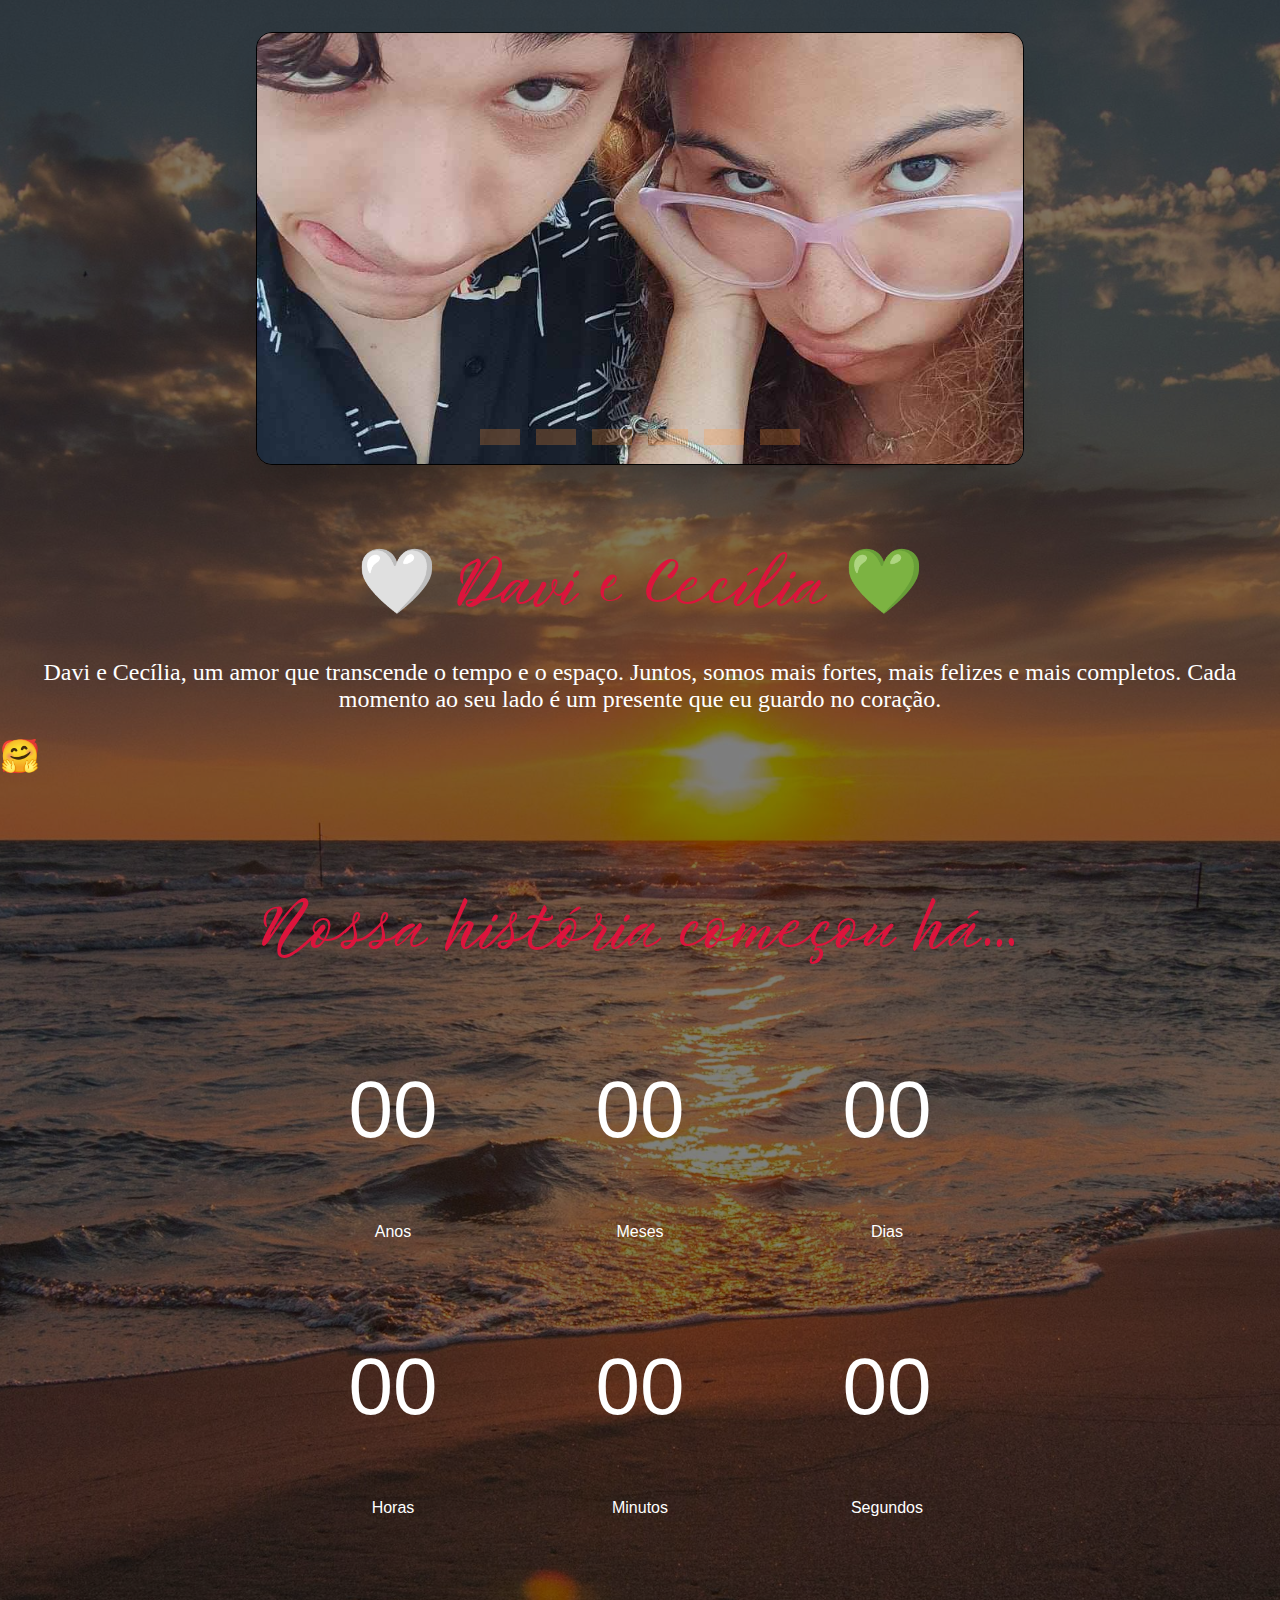
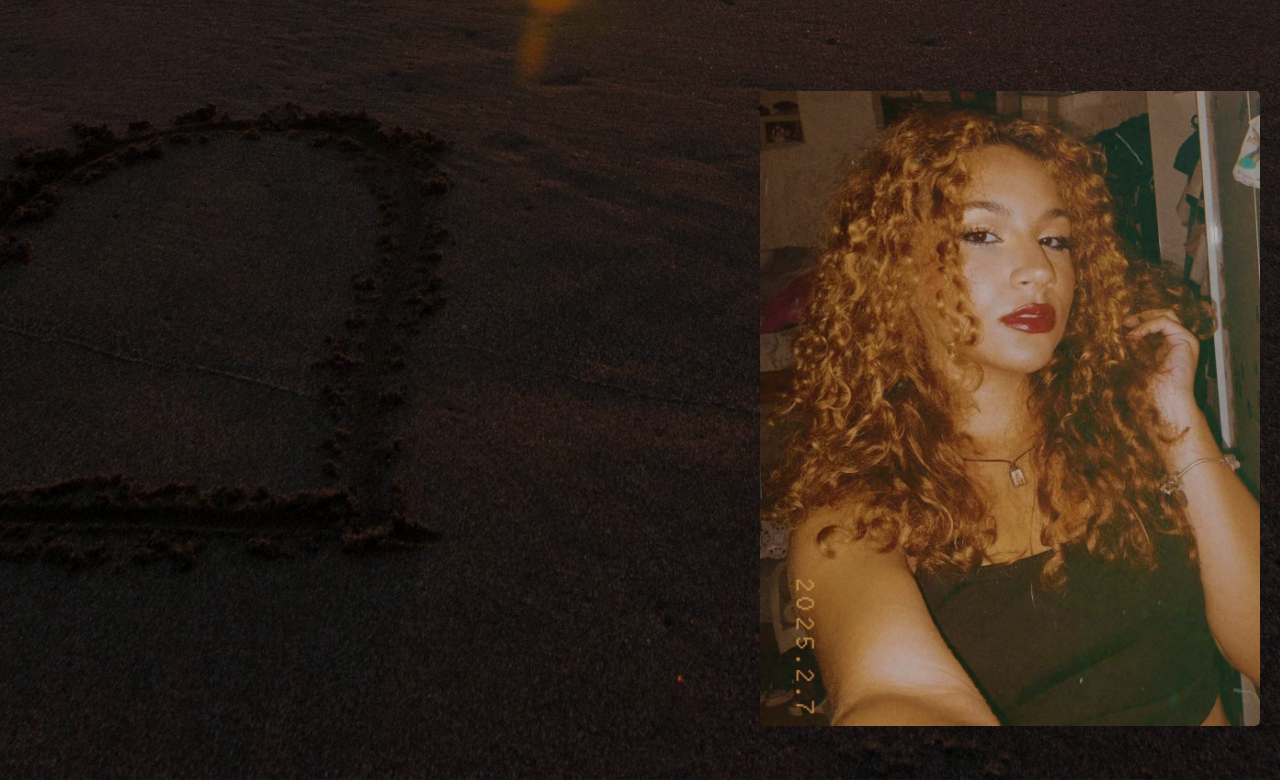
==== index.html @ c90b4111 "Add files via upload" ====
<!DOCTYPE html>
<html lang="pt-BR">

<head>
    <meta charset="UTF-8">
    <meta name="viewport" content="width=device-width, initial-scale=1.0">
    <title>Nosso mêsversário</title>
    <link rel="stylesheet" href="style.css">
</head>

<body>
    <section class="container">
        <div class="slider-wrapper">
            <div class="slider">
                45789 e 12
                <img id="slide-1" src="foto4.jpg" alt="">
                <img id="slide-2" src="foto5.jpg" alt="">
                <img id="slide-3" src="foto7.jpg" alt="">
                <img id="slide-4" src="foto8.jpg" alt="">
                <img id="slide-5" src="foto9.jpg" alt="">
                <img id="slide-6" src="foto12.jpg" alt="">
            </div>
            <div class="slider-nav">
                <a href="#slide-1"></a>
                <a href="#slide-2"></a>
                <a href="#slide-3"></a>
                <a href="#slide-4"></a>
                <a href="#slide-5"></a>
                <a href="#slide-6"></a>
            </div>
        </div>
    </section>

    <h1>🤍 Davi e Cecília 💚</h1>

    <div class="description">
        <p>Davi e Cecília, um amor que transcende o tempo e o espaço. Juntos, somos mais fortes, mais felizes e mais
            completos. Cada momento ao seu lado é um presente que eu guardo no coração.</p>
    </div>

    <div class="hearts">❤️</div>
    <div class="kisses">💋</div>
    <div class="hugs">🤗</div>

    <div class="hero">
        <h1>Nossa história começou há...</h1>
        <div class="timebox">
            <div class="time">
                <h2 id="years">00</h2>
                <p>Anos</p>
            </div>
            <div class="time">
                <h2 id="months">00</h2>
                <p>Meses</p>
            </div>
            <div class="time">
                <h2 id="days">00</h2>
                <p>Dias</p>
            </div>
        </div> <br>
        <div class="timebox">
            <div class="time">
                <h2 id="hours">00</h2>
                <p>Horas</p>
            </div>
            <div class="time">
                <h2 id="minutes">00</h2>
                <p>Minutos</p>
            </div>
            <div class="time">
                <h2 id="seconds">00</h2>
                <p>Segundos</p>
            </div>
        </div>
    </div>

    <br><br><br>
    <div class="diva">
        <img src="foto13.jpg" alt="">
    </div>
    <br><br><br>

    <script src="script.js"></script>
</body>

</html>
---- style.css ----
@font-face {
    font-family: 'MyFont';
    src: url('lovefont.ttf'); /*URL to font*/
}

body {
    background-image: linear-gradient(rgba(0, 0, 0, 0.5), rgba(0, 0, 0, 0.5)), url("background.jpg");
    background-size: cover;
    background-position: center;
    color: white;
    text-align: center;
    margin: 0;
    padding: 0;
}

h1 {
    font-family: MyFont;
    color: crimson;
    font-size: 4rem;
    font-weight: 500;
    margin-bottom: 20px;
}

.diva {
    display: flex;
    align-items: end;
    justify-content: end;
    padding-right: 20px;
}

.diva img {
    opacity: 0.75;
    max-width: 500px;
    border-radius: 5px;
}

.hero {
    margin: 0;
    box-sizing: border-box;
    font-family: 'Franklin Gothic Medium', 'Arial Narrow', Arial, sans-serif;

    height: 100vh;

    display: flex;
    flex-direction: column;
    align-items: center;
    justify-content: center;
    color: #fff;
}

.timebox {
    display: flex;
    gap: 30px
}

.time {
    text-align: center;
    border: 2px white ;
    padding-left: 4em;
    padding-right: 4em;
}

.time h2 {
    font-size: 5rem;
    font-weight: 100;
}

.container {
    padding: 2rem;
}

.slider-wrapper {
    position: relative;
    max-width: 48rem;
    margin: 0 auto;
}

.slider {
    display: flex;
    aspect-ratio: 16/9;
    overflow-x: auto;
    scroll-snap-type: x mandatory;
    scroll-behavior: smooth;
    border: 1px solid black;
    box-shadow: 0 1.5rem 3rem -0.75rem hsla(0, 0%, 0%, 0.25);
    border-radius: 1rem;
    -webkit-overflow-scrolling: touch;
    
    /* Smooth scrolling on iOS */
}

.slider::-webkit-scrollbar {
    display: none;
    /* Safari and Chrome */
}

.slider img {
    flex: 1 0 100%;
    scroll-snap-align: start;
    object-fit: cover;
}

.slider-nav {
    display: flex;
    column-gap: 1rem;
    position: absolute;
    bottom: 1.25rem;
    left: 50%;
    transform: translateX(-50%);
    z-index: 1;
}

.slider-nav a {
    width: 2.5rem;
    height: 1rem;
    background-color: #ff9437;
    opacity: 0.25;
    transition: opacity ease 250ms;
}

.slider-nav a:hover {
    opacity: 1;
}

.description {
    margin: 20px;
    font-size: 1.5em;
}

.hearts,
.kisses,
.hugs {
    position: absolute;
    font-size: 2em;
    color: crimson;
}
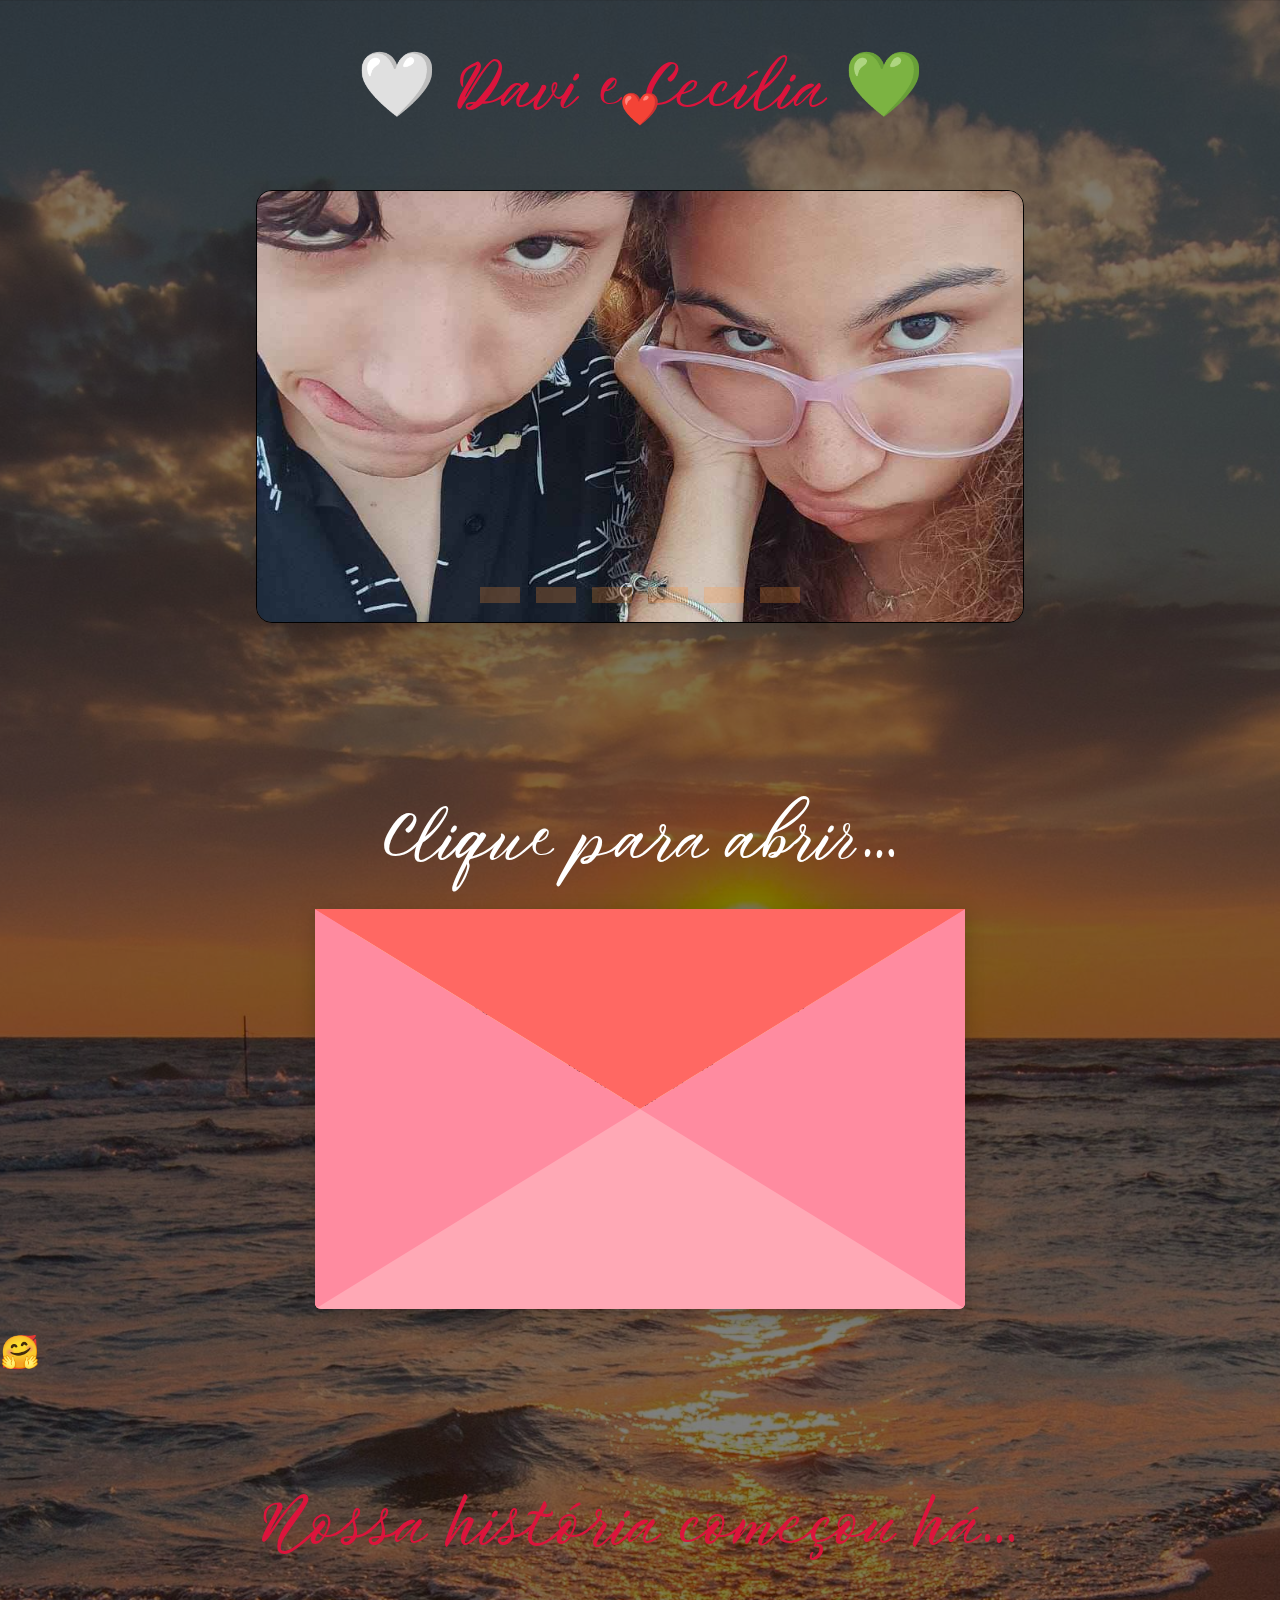
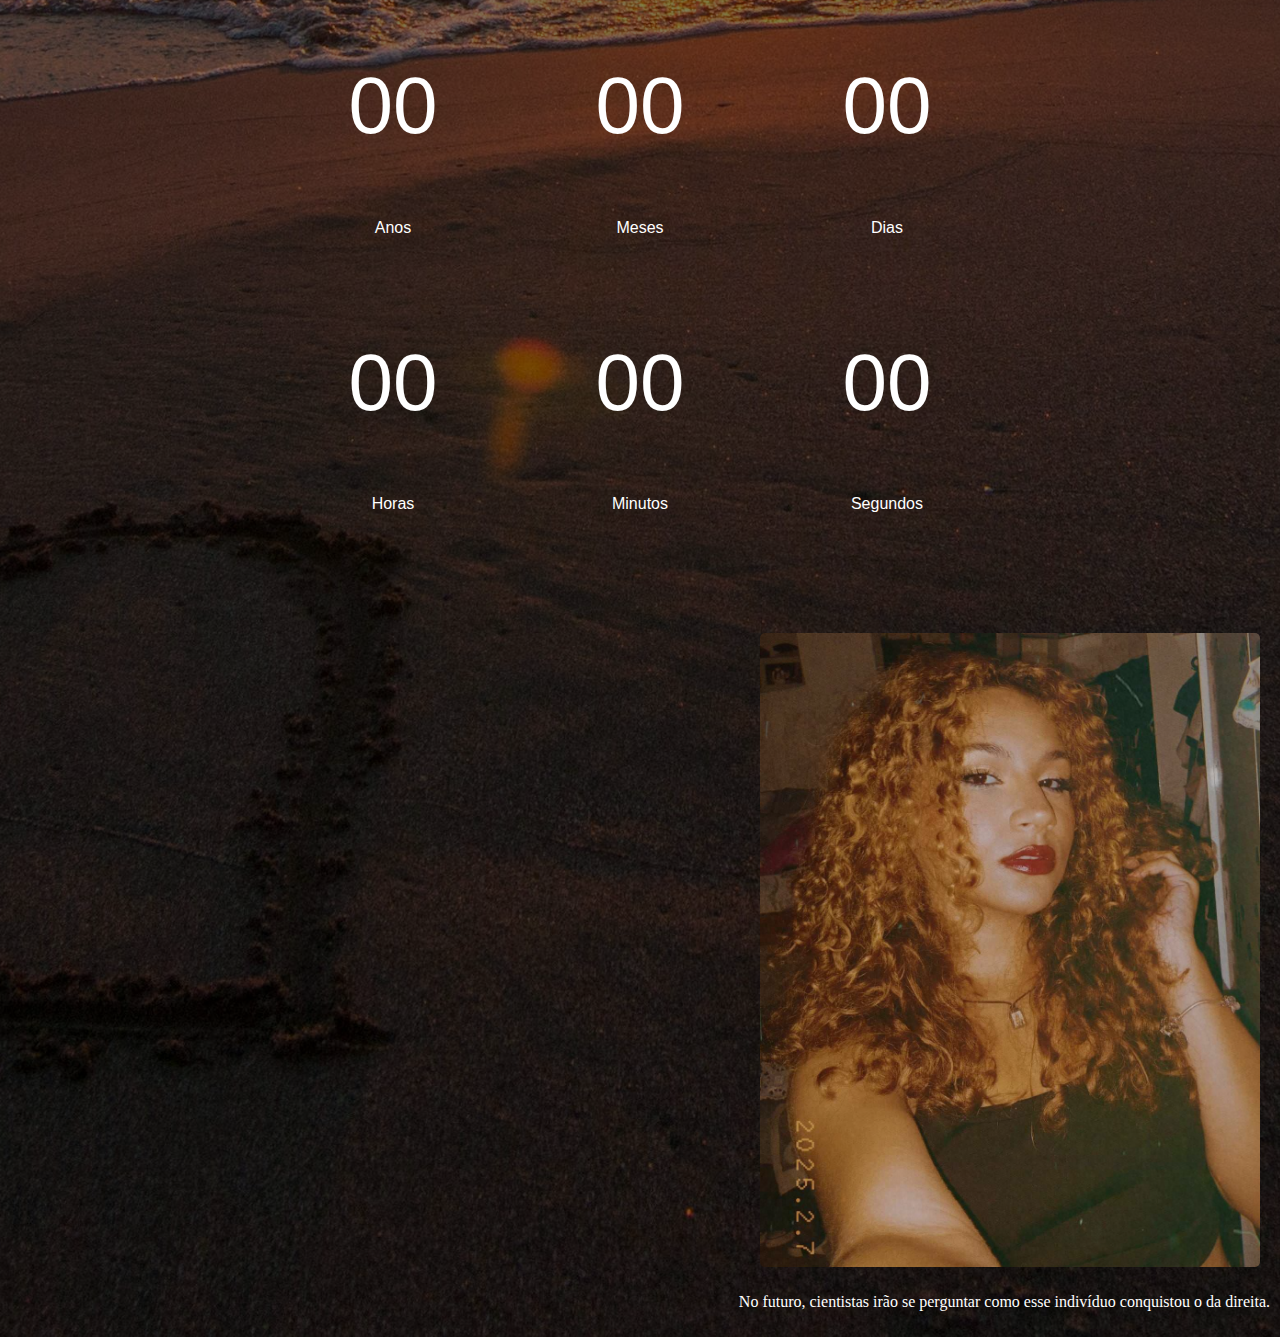
==== commit 20488b1c: "Add files via upload" ====
--- a/index.html
+++ b/index.html
@@ -6,13 +6,254 @@
     <meta name="viewport" content="width=device-width, initial-scale=1.0">
     <title>Nosso mêsversário</title>
     <link rel="stylesheet" href="style.css">
+    <script src="https://ajax.googleapis.com/ajax/libs/jquery/3.6.1/jquery.min.js"></script>
+    <style>
+        #envelope {
+            position: relative;
+            height: 400px;
+            width: 650px;
+            border-bottom-left-radius: 6px;
+            border-bottom-right-radius: 6px;
+            margin-left: auto;
+            margin-right: auto;
+            top: 50%;
+            background-color: #FF6863;
+            box-shadow: 0 4px 20px rgba(0, 0, 0, 0.2);
+        }
+
+        #envelope:hover {
+            cursor: pointer;
+        }
+
+        .front {
+            position: absolute;
+            width: 0;
+            height: 0;
+            z-index: 3;
+        }
+
+        .flap {
+            border-top: 200px solid #FF6863;
+            border-left: 325px solid transparent;
+            border-right: 325px solid transparent;
+            border-bottom: 100px solid transparent;
+            transform-origin: top;
+        }
+
+        .pocket {
+            border-left: 325px solid #FF8BA0;
+            border-right: 325px solid #FF8BA0;
+            border-bottom: 200px solid #FFA8B5;
+            border-top: 200px solid transparent;
+            border-bottom-left-radius: 6px;
+            border-bottom-right-radius: 6px;
+        }
+
+        .letter {
+            position: relative;
+            background-color: #fff9b8;
+            width: 90%;
+            height: 95%;
+            top: 5%;
+            border-radius: 10px;
+            box-shadow: 0 2px 26px rgba(0, 0, 0, .12);
+            margin-left: auto;
+            margin-right: auto;
+        }
+
+        .letter:after {
+            content: "";
+            position: absolute;
+            top: 0;
+            bottom: 0;
+            left: 0;
+            right: 0;
+        }
+
+        .words {
+            position: absolute;
+            left: 10%;
+            width: 80%;
+            height: 14%;
+            font-size: 15px;
+            font-family: Arial, Helvetica, sans-serif;
+            color: black;
+        }
+
+        .line1 {
+            top: 15%;
+        }
+
+        .line2 {
+            top: 30%;
+        }
+
+        .line3 {
+            top: 50%;
+            text-align: center;
+        }
+
+        .line4 {
+            top: 65%;
+            text-align: center;
+        }
+
+        .open .flap {
+            transform: rotatex(180deg);
+            transition: transform 0.4s ease, z-index 0.6s;
+            z-index: 1;
+        }
+
+        .close .flap {
+            transform: rotatex(0deg);
+            transition: transform 0.4s 0.6s ease, z-index 1s;
+            z-index: 5;
+        }
+
+        .open .letter {
+            transform: translatey(-275px);
+            transition: transform 0.4s 0.6s ease, z-index 0.6s;
+            z-index: 2;
+        }
+
+        .close .letter {
+            transform: translatey(0deg);
+            transition: transform 0.4s ease, z-index 1s;
+            z-index: 1;
+        }
+
+        .hearts {
+            position: absolute;
+            top: 90px;
+            left: 0;
+            right: 0;
+            z-index: 2;
+        }
+
+        .heart {
+            position: absolute;
+            bottom: 0;
+            right: 10%;
+        }
+
+        .heart:before,
+        .heart:after {
+            position: absolute;
+            content: "";
+            background: #d00000;
+            width: 50px;
+            height: 80px;
+            left: 50px;
+            top: 0;
+            border-radius: 50px 50px 0 0;
+            transform: rotate(-45deg);
+            transform-origin: 0 100%;
+        }
+
+        .heart:after {
+            left: 0;
+            transform: rotate(45deg);
+            transform-origin: 100% 100%;
+        }
+
+        .close .heart {
+            opacity: 0;
+            animation: none;
+        }
+
+        .a1 {
+            left: 20%;
+            transform: scale(0.6);
+            opacity: 1;
+            animation: slideUp 4s linear 1, sideSway 2s ease-in-out 4 alternate;
+            animation-fill-mode: forwards;
+            animation-delay: 0.7s;
+        }
+
+        .a2 {
+            left: 55%;
+            transform: scale(1);
+            opacity: 1;
+            animation: slideUp 5s linear 1, sideSway 4s ease-in-out 2 alternate;
+            animation-fill-mode: forwards;
+            animation-delay: 0.7s;
+        }
+
+        .a3 {
+            left: 10%;
+            transform: scale(0.8);
+            opacity: 1;
+            animation: slideUp 7s linear 1, sideSway 2s ease-in-out 6 alternate;
+            animation-fill-mode: forwards;
+            animation-delay: 0.7s;
+        }
+
+        @keyframes slideUp {
+            0% {
+                top: 0;
+            }
+
+            100% {
+                top: -400px;
+            }
+        }
+
+        @keyframes sideSway {
+            0% {
+                margin-left: 0px;
+            }
+
+            100% {
+                margin-left: 50px;
+            }
+        }
+
+        .reset {
+            text-align: center;
+        }
+
+        .reset button {
+            font-weight: 800;
+            font-style: normal;
+            transition: all 0.1s linear;
+            background-color: transparent;
+            border: solid 2px #FF6863;
+            border-radius: 4px;
+            color: #FF6863;
+            display: inline-block;
+            font-size: 14px;
+            text-transform: uppercase;
+            margin: 20px;
+            margin-top: 100px;
+            padding: 10px;
+            line-height: 2em;
+            text-decoration: none;
+            min-width: 150px;
+            outline: none;
+        }
+
+        .reset button:hover {
+            background-color: #FF6863;
+            cursor: pointer;
+            color: white;
+        }
+
+        .valentine {
+            text-align: center;
+            font-family: Arial, Helvetica, sans-serif;
+            color: rgb(20, 20, 20);
+            font-size: 70px;
+            margin: 150px;
+        }
+    </style>
 </head>
 
 <body>
+    <h1>🤍 Davi e Cecília 💚</h1>
+
     <section class="container">
         <div class="slider-wrapper">
             <div class="slider">
-                45789 e 12
                 <img id="slide-1" src="foto4.jpg" alt="">
                 <img id="slide-2" src="foto5.jpg" alt="">
                 <img id="slide-3" src="foto7.jpg" alt="">
@@ -31,11 +272,30 @@
         </div>
     </section>
 
-    <h1>🤍 Davi e Cecília 💚</h1>
+    <h1 style="color: #fff; padding-top: 1.5em;">Clique para abrir...</h1>
+    <div class="envelope-wrapper">
+        <div id="envelope" class="close">
+            <div class="front flap"></div>
+            <div class="front pocket"></div>
+            <div class="letter">
+                <p class="words line1">Feliz nosso primeiro mês-versário, meu amor. O primeiro de muitos.</p>
+                <p class="words line2">Devido as nossas circunstância essa foi (uma das) maneiras que eu encontro para poder demonstrar o quanto gosto de ti, estou montando assim este "lembrete", com fotos nossas (e do zepinho, em outras só a mão ksksks) desde que começamos a namorar, te amo. &#128151;</p>
+                <p class="words line3">Gostaria de te dizer o quanto você me completa, ilumina e enaltece meus dias, você é incrível, você é tudo que eu mais gosto, e gosto de dizer que juntos nós dois nos completamos.</p>
+                <p class="words line4">Quero continuar ao seu lado, lutando contigo suas batalhas, quero continuar a te amparar e ser seu porto seguro, obrigado por confiar seu coração a mim, e obrigado por cuidar (tão bem) do meu.</p>
+            </div>
+            <div class="hearts">
+                <div class="heart a1"></div>
+                <div class="heart a2"></div>
+                <div class="heart a3"></div>
+            </div>
+        </div>
+    </div>
 
     <div class="description">
-        <p>Davi e Cecília, um amor que transcende o tempo e o espaço. Juntos, somos mais fortes, mais felizes e mais
-            completos. Cada momento ao seu lado é um presente que eu guardo no coração.</p>
+        <p>
+            
+            
+            </p>
     </div>
 
     <div class="hearts">❤️</div>
@@ -74,13 +334,42 @@
         </div>
     </div>
 
-    <br><br><br>
     <div class="diva">
+        <img src="feio.jpg" alt="">
         <img src="foto13.jpg" alt="">
+        
     </div>
-    <br><br><br>
+    <p style="padding: 10px; text-align: right;">No futuro, cientistas irão se perguntar como esse indivíduo conquistou o da direita.</p>
 
     <script src="script.js"></script>
+    <script>
+        $(document).ready(function () {
+            var envelope = $("#envelope");
+            var btn_open = $("#open");
+            var btn_reset = $("#reset");
+
+            envelope.click(function () {
+                open();
+            });
+            btn_open.click(function () {
+                open();
+            });
+            btn_reset.click(function () {
+                close();
+            });
+
+            function open() {
+                envelope.addClass("open")
+                    .removeClass("close");
+            }
+
+            function close() {
+                envelope.addClass("close")
+                    .removeClass("open");
+            }
+
+        })
+    </script>
 </body>
 
 </html>